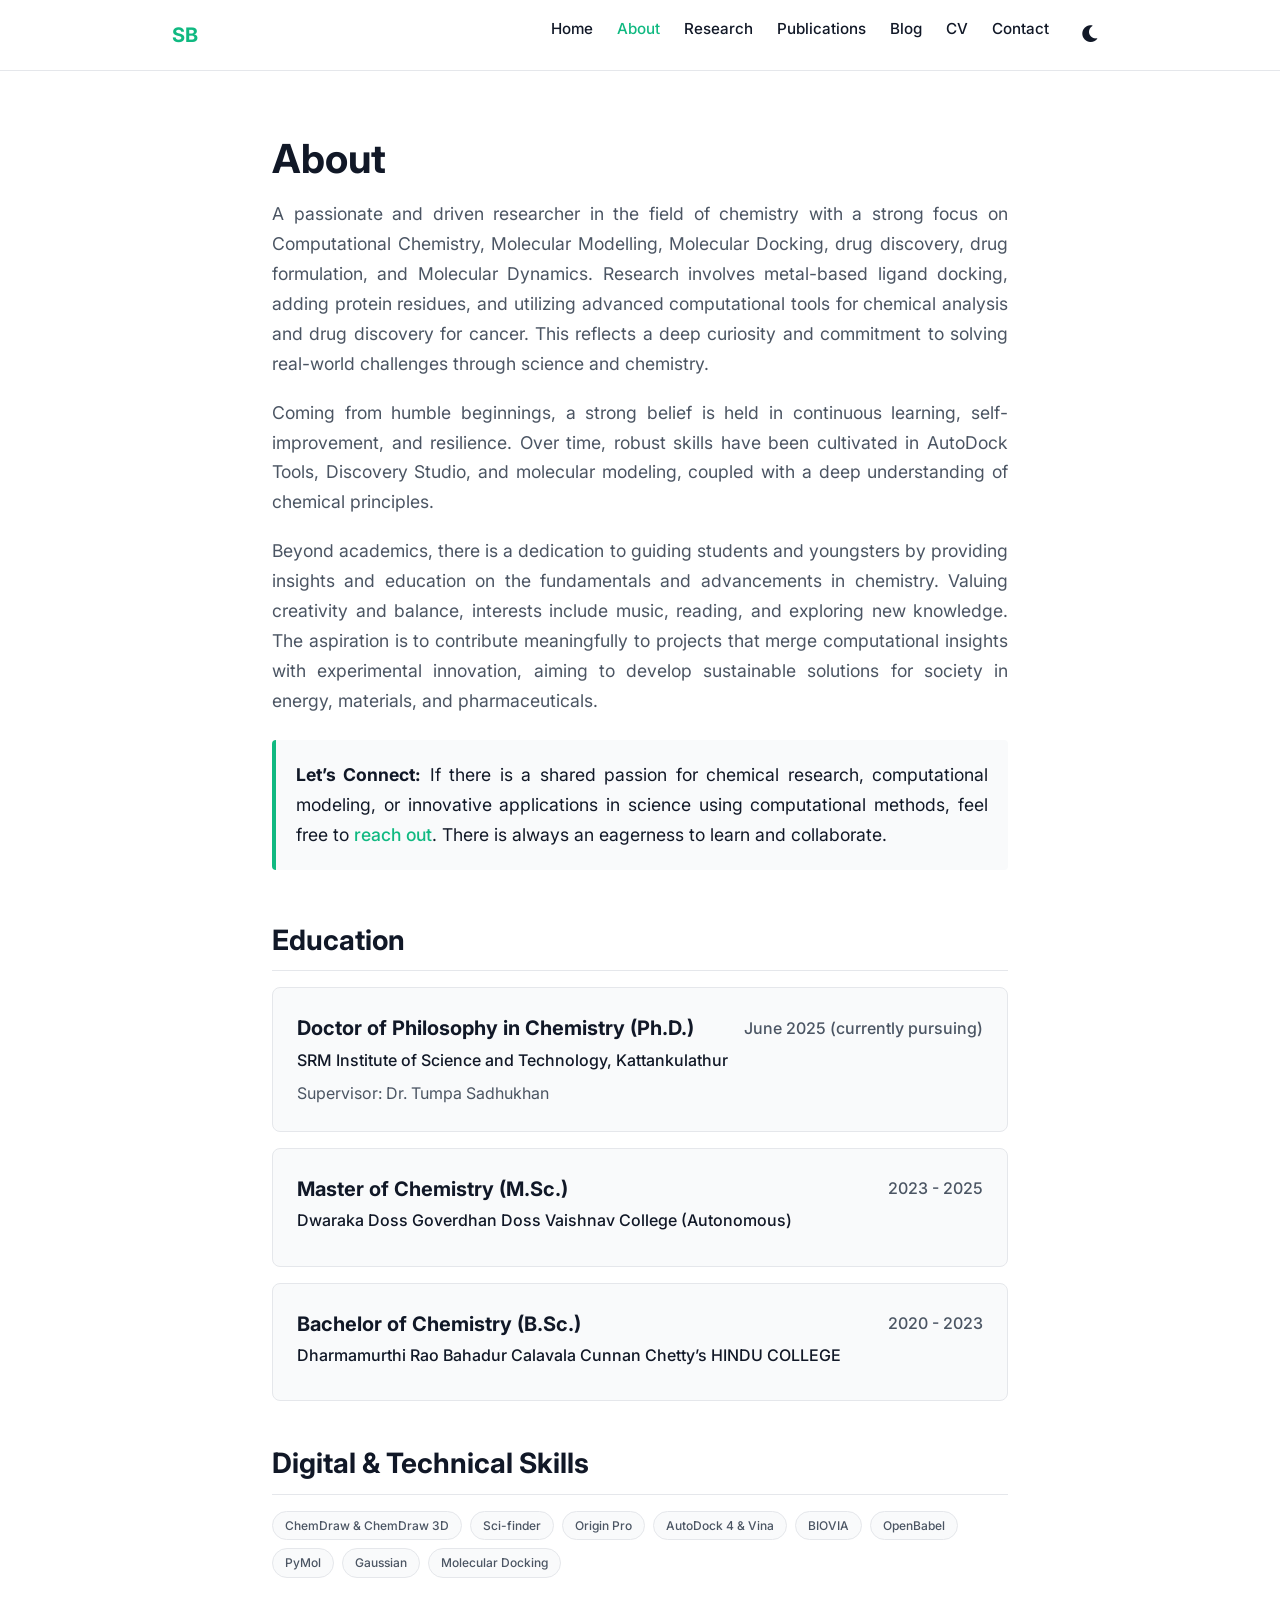
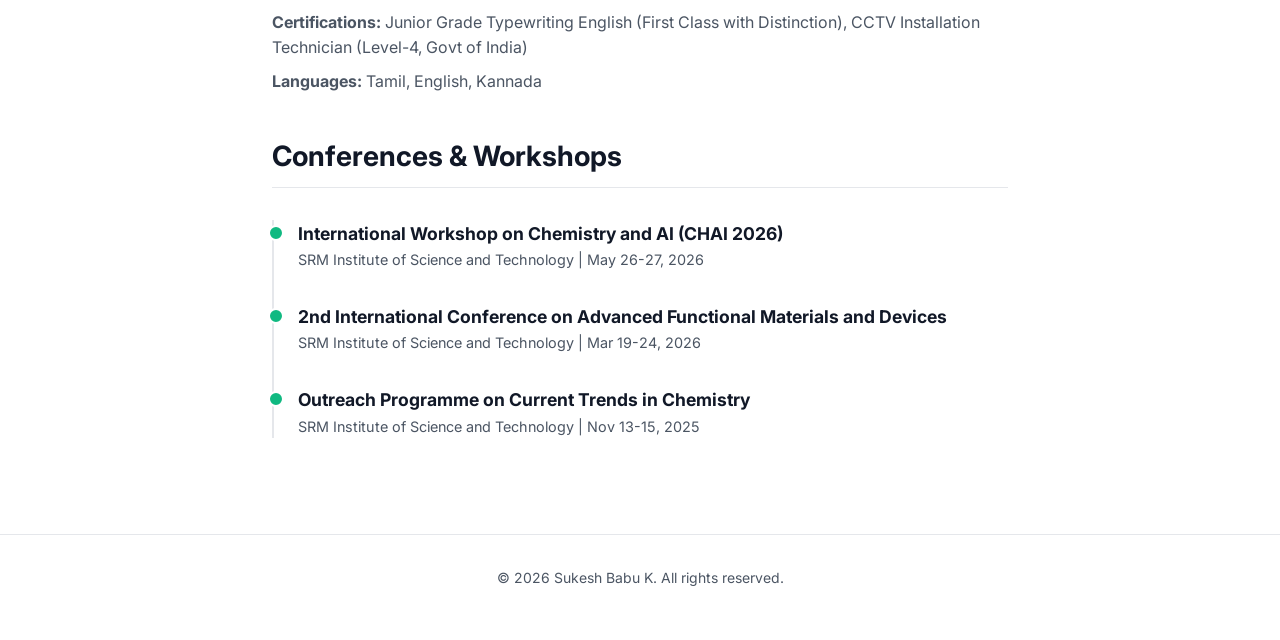
==== about.html @ 266e2434 "Add files via upload" ====
<!DOCTYPE html>
<html lang="en">
<head>
  <meta charset="UTF-8">
  <meta name="viewport" content="width=device-width, initial-scale=1.0">
  <meta name="description" content="About Sukesh Babu K - Education, Skills, and Timeline">
  <title>About | Sukesh Babu K</title>
  <link rel="stylesheet" href="css/style.css">
  <link href="https://fonts.googleapis.com/css2?family=Inter:wght@400;500;700&display=swap" rel="stylesheet">
  <link rel="stylesheet" href="https://cdnjs.cloudflare.com/ajax/libs/font-awesome/6.0.0/css/all.min.css">
</head>
<body>
  <header>
    <nav>
      <div class="logo">
        <a href="index.html" style="font-weight: 700; font-size: 1.25rem;">SB</a>
      </div>
      <button class="mobile-menu-btn" id="mobile-menu-btn" aria-label="Toggle navigation menu" aria-expanded="false">
        <i class="fas fa-bars"></i>
      </button>
      <ul class="nav-links" id="nav-links">
        <li><a href="index.html">Home</a></li>
        <li><a href="about.html" class="active">About</a></li>
        <li><a href="research.html">Research</a></li>
        <li><a href="publications.html">Publications</a></li>
        <li><a href="blog.html">Blog</a></li>
        <li><a href="cv.html">CV</a></li>
        <li><a href="contact.html">Contact</a></li>
        <li>
          <button class="theme-toggle" id="theme-toggle" aria-label="Toggle dark mode">
            <i class="fas fa-moon"></i>
          </button>
        </li>
      </ul>
    </nav>
  </header>

  <main class="fade-in">
    <h1>About</h1>
    <div style="font-size: 1.1rem; margin-bottom: 3rem; line-height: 1.7; text-align: justify;">
      <p style="margin-bottom: 1.2rem;">
        A passionate and driven researcher in the field of chemistry with a strong focus on Computational Chemistry, Molecular Modelling, Molecular Docking, drug discovery, drug formulation, and Molecular Dynamics. Research involves metal-based ligand docking, adding protein residues, and utilizing advanced computational tools for chemical analysis and drug discovery for cancer. This reflects a deep curiosity and commitment to solving real-world challenges through science and chemistry.
      </p>
      <p style="margin-bottom: 1.2rem;">
        Coming from humble beginnings, a strong belief is held in continuous learning, self-improvement, and resilience. Over time, robust skills have been cultivated in AutoDock Tools, Discovery Studio, and molecular modeling, coupled with a deep understanding of chemical principles.
      </p>
      <p style="margin-bottom: 1.2rem;">
        Beyond academics, there is a dedication to guiding students and youngsters by providing insights and education on the fundamentals and advancements in chemistry. Valuing creativity and balance, interests include music, reading, and exploring new knowledge. The aspiration is to contribute meaningfully to projects that merge computational insights with experimental innovation, aiming to develop sustainable solutions for society in energy, materials, and pharmaceuticals.
      </p>
      <div style="padding: 1.25rem; background: var(--card-bg); border-left: 4px solid var(--accent-color); border-radius: 4px; margin-top: 1.5rem;">
        <strong>Let’s Connect:</strong> If there is a shared passion for chemical research, computational modeling, or innovative applications in science using computational methods, feel free to <a href="contact.html" style="color: var(--accent-color); font-weight: 500; text-decoration: none;">reach out</a>. There is always an eagerness to learn and collaborate.
      </div>
    </div>

    <h2>Education</h2>
    <div class="card" style="margin-bottom: 1rem;">
      <div style="display: flex; justify-content: space-between; align-items: flex-start; flex-wrap: wrap;">
        <div>
          <h3 style="margin-bottom: 0.2rem;">Doctor of Philosophy in Chemistry (Ph.D.)</h3>
          <p style="margin-bottom: 0.5rem; font-weight: 500; color: var(--text-main);">SRM Institute of Science and Technology, Kattankulathur</p>
          <p style="margin-bottom: 0;">Supervisor: Dr. Tumpa Sadhukhan</p>
        </div>
        <div style="color: var(--text-muted); font-weight: 500; margin-top: 0.2rem;">
          June 2025 (currently pursuing)
        </div>
      </div>
    </div>

    <div class="card" style="margin-bottom: 1rem;">
      <div style="display: flex; justify-content: space-between; align-items: flex-start; flex-wrap: wrap;">
        <div>
          <h3 style="margin-bottom: 0.2rem;">Master of Chemistry (M.Sc.)</h3>
          <p style="margin-bottom: 0.5rem; font-weight: 500; color: var(--text-main);">Dwaraka Doss Goverdhan Doss Vaishnav College (Autonomous)</p>
        </div>
        <div style="color: var(--text-muted); font-weight: 500; margin-top: 0.2rem;">
          2023 - 2025
        </div>
      </div>
    </div>

    <div class="card" style="margin-bottom: 2rem;">
      <div style="display: flex; justify-content: space-between; align-items: flex-start; flex-wrap: wrap;">
        <div>
          <h3 style="margin-bottom: 0.2rem;">Bachelor of Chemistry (B.Sc.)</h3>
          <p style="margin-bottom: 0.5rem; font-weight: 500; color: var(--text-main);">Dharmamurthi Rao Bahadur Calavala Cunnan Chetty’s HINDU COLLEGE</p>
        </div>
        <div style="color: var(--text-muted); font-weight: 500; margin-top: 0.2rem;">
          2020 - 2023
        </div>
      </div>
    </div>

    <h2>Digital & Technical Skills</h2>
    <div class="tag-list" style="margin-bottom: 2rem;">
      <span class="tag" style="background-color: var(--card-bg);">ChemDraw & ChemDraw 3D</span>
      <span class="tag" style="background-color: var(--card-bg);">Sci-finder</span>
      <span class="tag" style="background-color: var(--card-bg);">Origin Pro</span>
      <span class="tag" style="background-color: var(--card-bg);">AutoDock 4 & Vina</span>
      <span class="tag" style="background-color: var(--card-bg);">BIOVIA</span>
      <span class="tag" style="background-color: var(--card-bg);">OpenBabel</span>
      <span class="tag" style="background-color: var(--card-bg);">PyMol</span>
      <span class="tag" style="background-color: var(--card-bg);">Gaussian</span>
      <span class="tag" style="background-color: var(--card-bg);">Molecular Docking</span>
    </div>
    
    <p style="margin-bottom: 0.5rem;"><strong>Certifications:</strong> Junior Grade Typewriting English (First Class with Distinction), CCTV Installation Technician (Level-4, Govt of India)</p>
    <p><strong>Languages:</strong> Tamil, English, Kannada</p>

    <h2>Conferences & Workshops</h2>
    <div class="timeline">
      <div class="timeline-item">
        <h3 style="margin: 0; font-size: 1.1rem;">International Workshop on Chemistry and AI (CHAI 2026)</h3>
        <p style="margin: 0; font-size: 0.9rem;">SRM Institute of Science and Technology | May 26-27, 2026</p>
      </div>
      <div class="timeline-item">
        <h3 style="margin: 0; font-size: 1.1rem;">2nd International Conference on Advanced Functional Materials and Devices</h3>
        <p style="margin: 0; font-size: 0.9rem;">SRM Institute of Science and Technology | Mar 19-24, 2026</p>
      </div>
      <div class="timeline-item">
        <h3 style="margin: 0; font-size: 1.1rem;">Outreach Programme on Current Trends in Chemistry</h3>
        <p style="margin: 0; font-size: 0.9rem;">SRM Institute of Science and Technology | Nov 13-15, 2025</p>
      </div>
    </div>
  </main>

  <footer>
    <p>&copy; 2026 Sukesh Babu K. All rights reserved.</p>
  </footer>
  <script src="js/main.js"></script>
</body>
</html>
---- css/style.css ----
:root {
  --bg-color: #ffffff;
  --text-main: #111827;
  --text-muted: #4b5563;
  --accent-color: #10b981;
  --accent-hover: #059669;
  --nav-bg: rgba(255, 255, 255, 0.8);
  --border-color: #e5e7eb;
  --card-bg: #f9fafb;
}

[data-theme="dark"] {
  --bg-color: #000000;
  --text-main: #ffffff;
  --text-muted: #a1a1aa;
  --accent-color: #34d399;
  --accent-hover: #6ee7b7;
  --nav-bg: rgba(0, 0, 0, 0.8);
  --border-color: #27272a;
  --card-bg: #121212;
}

* {
  margin: 0;
  padding: 0;
  box-sizing: border-box;
}

body {
  font-family: 'Inter', -apple-system, BlinkMacSystemFont, "Segoe UI", Roboto, Helvetica, Arial, sans-serif;
  background-color: var(--bg-color);
  color: var(--text-main);
  line-height: 1.6;
  transition: background-color 0.3s ease, color 0.3s ease;
}

a {
  color: var(--accent-color);
  text-decoration: none;
  transition: color 0.2s ease;
}

a:hover {
  color: var(--accent-hover);
}

header {
  position: sticky;
  top: 0;
  z-index: 100;
  background: var(--nav-bg);
  backdrop-filter: blur(10px);
  border-bottom: 1px solid var(--border-color);
}

nav {
  max-width: 1000px;
  margin: 0 auto;
  padding: 1rem 2rem;
  display: flex;
  justify-content: space-between;
  align-items: center;
}

.nav-links {
  display: flex;
  gap: 1.5rem;
  list-style: none;
}

.nav-links a {
  color: var(--text-main);
  font-weight: 500;
  font-size: 0.95rem;
}

.nav-links a:hover,
.nav-links a.active {
  color: var(--accent-color);
}

.theme-toggle {
  background: none;
  border: none;
  cursor: pointer;
  color: var(--text-main);
  font-size: 1.2rem;
  padding: 0.5rem;
  border-radius: 50%;
  transition: background-color 0.2s;
}

.theme-toggle:hover {
  background-color: var(--card-bg);
}

.mobile-menu-btn {
  display: none;
  background: none;
  border: none;
  cursor: pointer;
  color: var(--text-main);
  font-size: 1.5rem;
}

main {
  max-width: 800px;
  margin: 0 auto;
  padding: 4rem 2rem;
  min-height: calc(100vh - 140px);
}

h1, h2, h3, h4 {
  color: var(--text-main);
  margin-bottom: 1rem;
  font-weight: 700;
}

h1 {
  font-size: 2.5rem;
  line-height: 1.2;
}

h2 {
  font-size: 1.75rem;
  margin-top: 2.5rem;
  border-bottom: 1px solid var(--border-color);
  padding-bottom: 0.5rem;
}

h3 {
  font-size: 1.25rem;
  margin-top: 1.5rem;
}

p {
  margin-bottom: 1.2rem;
  color: var(--text-muted);
}

.hero {
  display: flex;
  flex-direction: column;
  align-items: center;
  text-align: center;
  gap: 1.5rem;
  margin-top: 2rem;
  margin-bottom: 4rem;
}

.hero-text {
  max-width: 800px;
}

.hero-text h1 {
  margin-bottom: 0.5rem;
}

.hero-text .tagline {
  font-size: 1.25rem;
  color: var(--accent-color);
  margin-bottom: 1rem;
  font-weight: 500;
}

.btn {
  display: inline-block;
  padding: 0.5rem 1.25rem;
  border-radius: 6px;
  font-weight: 500;
  text-align: center;
  transition: background-color 0.2s, color 0.2s;
  cursor: pointer;
}

.btn-primary {
  background-color: var(--accent-color);
  color: #fff !important;
}

.btn-primary:hover {
  background-color: var(--accent-hover);
}

.btn-outline {
  border: 1px solid var(--border-color);
  color: var(--text-main) !important;
}

.btn-outline:hover {
  border-color: var(--accent-color);
  color: var(--accent-color) !important;
}

.card {
  background-color: var(--card-bg);
  border: 1px solid var(--border-color);
  border-radius: 8px;
  padding: 1.5rem;
  margin-bottom: 1.5rem;
  transition: transform 0.2s, box-shadow 0.2s;
}

.card:hover {
  transform: translateY(-2px);
  box-shadow: 0 4px 6px -1px rgba(0, 0, 0, 0.1);
}

.card h3 {
  margin-top: 0;
  margin-bottom: 0.5rem;
}

.card-meta {
  font-size: 0.875rem;
  color: var(--text-muted);
  margin-bottom: 1rem;
  font-weight: 500;
}

.tag-list {
  display: flex;
  flex-wrap: wrap;
  gap: 0.5rem;
  margin-top: 1rem;
}

.tag {
  background-color: var(--bg-color);
  border: 1px solid var(--border-color);
  padding: 0.25rem 0.75rem;
  border-radius: 9999px;
  font-size: 0.75rem;
  font-weight: 500;
  color: var(--text-muted);
}

.timeline {
  position: relative;
  border-left: 2px solid var(--border-color);
  padding-left: 1.5rem;
  margin-top: 2rem;
}

.timeline-item {
  position: relative;
  margin-bottom: 2rem;
}

.timeline-item::before {
  content: '';
  position: absolute;
  left: -1.85rem;
  top: 0.3rem;
  width: 0.75rem;
  height: 0.75rem;
  background-color: var(--accent-color);
  border-radius: 50%;
  border: 2px solid var(--bg-color);
}

.contact-grid {
  display: grid;
  grid-template-columns: repeat(auto-fit, minmax(250px, 1fr));
  gap: 1.5rem;
  margin-top: 2rem;
}

.contact-item {
  display: flex;
  align-items: center;
  gap: 1rem;
  padding: 1rem;
  background: var(--card-bg);
  border: 1px solid var(--border-color);
  border-radius: 8px;
}

.contact-item i {
  font-size: 1.5rem;
  color: var(--accent-color);
}

footer {
  text-align: center;
  padding: 2rem;
  border-top: 1px solid var(--border-color);
  color: var(--text-muted);
  font-size: 0.875rem;
}

/* Animations */
.fade-in {
  animation: fadeIn 0.5s ease-in-out;
}

@keyframes fadeIn {
  from { opacity: 0; transform: translateY(10px); }
  to { opacity: 1; transform: translateY(0); }
}

/* Responsive */
@media (max-width: 768px) {
  .nav-links {
    display: none;
    position: absolute;
    top: 100%;
    left: 0;
    width: 100%;
    background: var(--nav-bg);
    flex-direction: column;
    padding: 1rem;
    border-bottom: 1px solid var(--border-color);
    text-align: center;
  }
  
  .nav-links.show {
    display: flex;
  }
  
  .mobile-menu-btn {
    display: block;
  }
  
  .hero {
    flex-direction: column-reverse;
    text-align: center;
  }
  
  main {
    padding: 2rem 1.5rem;
  }
}
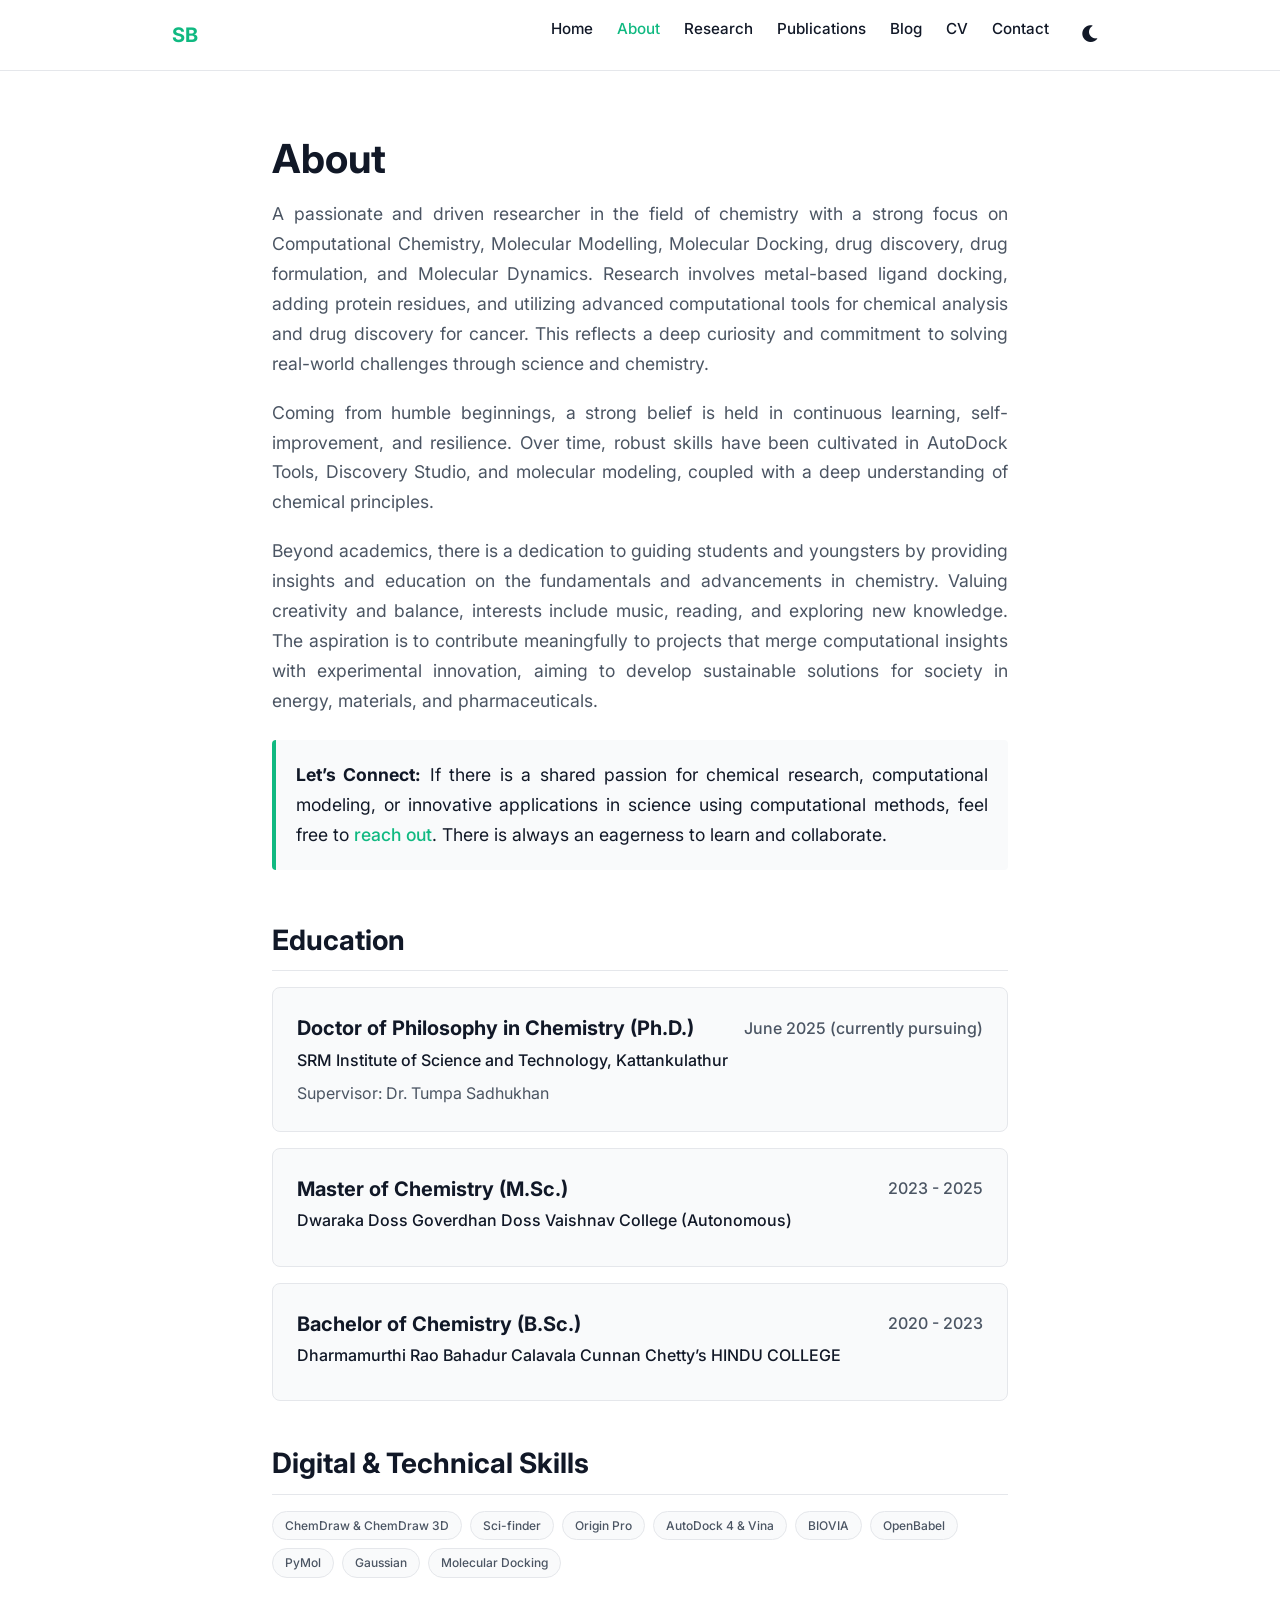
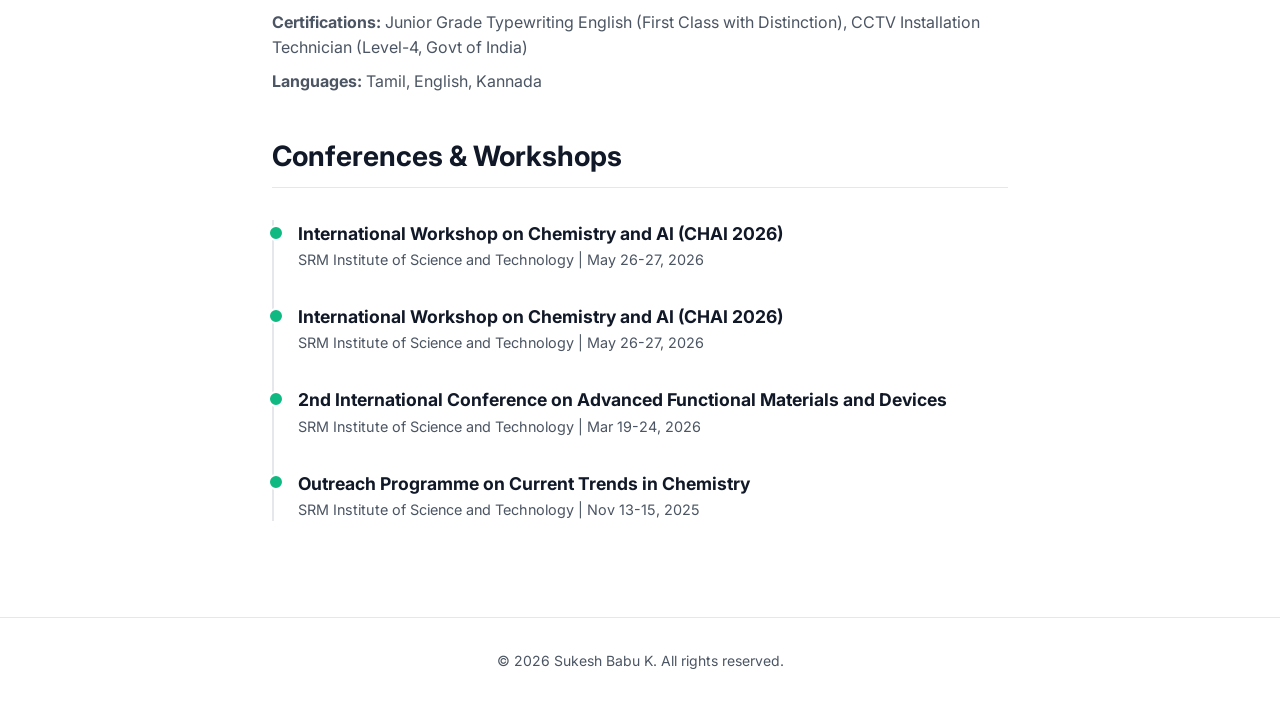
==== commit 2be012aa: "Add new conference details to about.html" ====
--- a/about.html
+++ b/about.html
@@ -1,134 +1,138 @@
-<!DOCTYPE html>
-<html lang="en">
-<head>
-  <meta charset="UTF-8">
-  <meta name="viewport" content="width=device-width, initial-scale=1.0">
-  <meta name="description" content="About Sukesh Babu K - Education, Skills, and Timeline">
-  <title>About | Sukesh Babu K</title>
-  <link rel="stylesheet" href="css/style.css">
-  <link href="https://fonts.googleapis.com/css2?family=Inter:wght@400;500;700&display=swap" rel="stylesheet">
-  <link rel="stylesheet" href="https://cdnjs.cloudflare.com/ajax/libs/font-awesome/6.0.0/css/all.min.css">
-</head>
-<body>
-  <header>
-    <nav>
-      <div class="logo">
-        <a href="index.html" style="font-weight: 700; font-size: 1.25rem;">SB</a>
-      </div>
-      <button class="mobile-menu-btn" id="mobile-menu-btn" aria-label="Toggle navigation menu" aria-expanded="false">
-        <i class="fas fa-bars"></i>
-      </button>
-      <ul class="nav-links" id="nav-links">
-        <li><a href="index.html">Home</a></li>
-        <li><a href="about.html" class="active">About</a></li>
-        <li><a href="research.html">Research</a></li>
+<!DOCTYPE html>
+<html lang="en">
+<head>
+  <meta charset="UTF-8">
+  <meta name="viewport" content="width=device-width, initial-scale=1.0">
+  <meta name="description" content="About Sukesh Babu K - Education, Skills, and Timeline">
+  <title>About | Sukesh Babu K</title>
+  <link rel="stylesheet" href="css/style.css">
+  <link href="https://fonts.googleapis.com/css2?family=Inter:wght@400;500;700&display=swap" rel="stylesheet">
+  <link rel="stylesheet" href="https://cdnjs.cloudflare.com/ajax/libs/font-awesome/6.0.0/css/all.min.css">
+</head>
+<body>
+  <header>
+    <nav>
+      <div class="logo">
+        <a href="index.html" style="font-weight: 700; font-size: 1.25rem;">SB</a>
+      </div>
+      <button class="mobile-menu-btn" id="mobile-menu-btn" aria-label="Toggle navigation menu" aria-expanded="false">
+        <i class="fas fa-bars"></i>
+      </button>
+      <ul class="nav-links" id="nav-links">
+        <li><a href="index.html">Home</a></li>
+        <li><a href="about.html" class="active">About</a></li>
+        <li><a href="research.html">Research</a></li>
         <li><a href="publications.html">Publications</a></li>
         <li><a href="blog.html">Blog</a></li>
-        <li><a href="cv.html">CV</a></li>
-        <li><a href="contact.html">Contact</a></li>
-        <li>
-          <button class="theme-toggle" id="theme-toggle" aria-label="Toggle dark mode">
-            <i class="fas fa-moon"></i>
-          </button>
-        </li>
-      </ul>
-    </nav>
-  </header>
-
-  <main class="fade-in">
-    <h1>About</h1>
-    <div style="font-size: 1.1rem; margin-bottom: 3rem; line-height: 1.7; text-align: justify;">
-      <p style="margin-bottom: 1.2rem;">
-        A passionate and driven researcher in the field of chemistry with a strong focus on Computational Chemistry, Molecular Modelling, Molecular Docking, drug discovery, drug formulation, and Molecular Dynamics. Research involves metal-based ligand docking, adding protein residues, and utilizing advanced computational tools for chemical analysis and drug discovery for cancer. This reflects a deep curiosity and commitment to solving real-world challenges through science and chemistry.
-      </p>
-      <p style="margin-bottom: 1.2rem;">
-        Coming from humble beginnings, a strong belief is held in continuous learning, self-improvement, and resilience. Over time, robust skills have been cultivated in AutoDock Tools, Discovery Studio, and molecular modeling, coupled with a deep understanding of chemical principles.
-      </p>
-      <p style="margin-bottom: 1.2rem;">
-        Beyond academics, there is a dedication to guiding students and youngsters by providing insights and education on the fundamentals and advancements in chemistry. Valuing creativity and balance, interests include music, reading, and exploring new knowledge. The aspiration is to contribute meaningfully to projects that merge computational insights with experimental innovation, aiming to develop sustainable solutions for society in energy, materials, and pharmaceuticals.
-      </p>
-      <div style="padding: 1.25rem; background: var(--card-bg); border-left: 4px solid var(--accent-color); border-radius: 4px; margin-top: 1.5rem;">
-        <strong>Let’s Connect:</strong> If there is a shared passion for chemical research, computational modeling, or innovative applications in science using computational methods, feel free to <a href="contact.html" style="color: var(--accent-color); font-weight: 500; text-decoration: none;">reach out</a>. There is always an eagerness to learn and collaborate.
-      </div>
-    </div>
-
-    <h2>Education</h2>
-    <div class="card" style="margin-bottom: 1rem;">
-      <div style="display: flex; justify-content: space-between; align-items: flex-start; flex-wrap: wrap;">
-        <div>
-          <h3 style="margin-bottom: 0.2rem;">Doctor of Philosophy in Chemistry (Ph.D.)</h3>
-          <p style="margin-bottom: 0.5rem; font-weight: 500; color: var(--text-main);">SRM Institute of Science and Technology, Kattankulathur</p>
-          <p style="margin-bottom: 0;">Supervisor: Dr. Tumpa Sadhukhan</p>
-        </div>
-        <div style="color: var(--text-muted); font-weight: 500; margin-top: 0.2rem;">
-          June 2025 (currently pursuing)
-        </div>
-      </div>
-    </div>
-
-    <div class="card" style="margin-bottom: 1rem;">
-      <div style="display: flex; justify-content: space-between; align-items: flex-start; flex-wrap: wrap;">
-        <div>
-          <h3 style="margin-bottom: 0.2rem;">Master of Chemistry (M.Sc.)</h3>
-          <p style="margin-bottom: 0.5rem; font-weight: 500; color: var(--text-main);">Dwaraka Doss Goverdhan Doss Vaishnav College (Autonomous)</p>
-        </div>
-        <div style="color: var(--text-muted); font-weight: 500; margin-top: 0.2rem;">
-          2023 - 2025
-        </div>
-      </div>
-    </div>
-
-    <div class="card" style="margin-bottom: 2rem;">
-      <div style="display: flex; justify-content: space-between; align-items: flex-start; flex-wrap: wrap;">
-        <div>
-          <h3 style="margin-bottom: 0.2rem;">Bachelor of Chemistry (B.Sc.)</h3>
-          <p style="margin-bottom: 0.5rem; font-weight: 500; color: var(--text-main);">Dharmamurthi Rao Bahadur Calavala Cunnan Chetty’s HINDU COLLEGE</p>
-        </div>
-        <div style="color: var(--text-muted); font-weight: 500; margin-top: 0.2rem;">
-          2020 - 2023
-        </div>
-      </div>
-    </div>
-
-    <h2>Digital & Technical Skills</h2>
-    <div class="tag-list" style="margin-bottom: 2rem;">
-      <span class="tag" style="background-color: var(--card-bg);">ChemDraw & ChemDraw 3D</span>
-      <span class="tag" style="background-color: var(--card-bg);">Sci-finder</span>
-      <span class="tag" style="background-color: var(--card-bg);">Origin Pro</span>
-      <span class="tag" style="background-color: var(--card-bg);">AutoDock 4 & Vina</span>
-      <span class="tag" style="background-color: var(--card-bg);">BIOVIA</span>
-      <span class="tag" style="background-color: var(--card-bg);">OpenBabel</span>
-      <span class="tag" style="background-color: var(--card-bg);">PyMol</span>
-      <span class="tag" style="background-color: var(--card-bg);">Gaussian</span>
-      <span class="tag" style="background-color: var(--card-bg);">Molecular Docking</span>
-    </div>
-    
-    <p style="margin-bottom: 0.5rem;"><strong>Certifications:</strong> Junior Grade Typewriting English (First Class with Distinction), CCTV Installation Technician (Level-4, Govt of India)</p>
-    <p><strong>Languages:</strong> Tamil, English, Kannada</p>
-
-    <h2>Conferences & Workshops</h2>
-    <div class="timeline">
-      <div class="timeline-item">
-        <h3 style="margin: 0; font-size: 1.1rem;">International Workshop on Chemistry and AI (CHAI 2026)</h3>
-        <p style="margin: 0; font-size: 0.9rem;">SRM Institute of Science and Technology | May 26-27, 2026</p>
-      </div>
-      <div class="timeline-item">
-        <h3 style="margin: 0; font-size: 1.1rem;">2nd International Conference on Advanced Functional Materials and Devices</h3>
-        <p style="margin: 0; font-size: 0.9rem;">SRM Institute of Science and Technology | Mar 19-24, 2026</p>
-      </div>
-      <div class="timeline-item">
-        <h3 style="margin: 0; font-size: 1.1rem;">Outreach Programme on Current Trends in Chemistry</h3>
-        <p style="margin: 0; font-size: 0.9rem;">SRM Institute of Science and Technology | Nov 13-15, 2025</p>
-      </div>
-    </div>
-  </main>
-
-  <footer>
-    <p>&copy; 2026 Sukesh Babu K. All rights reserved.</p>
-  </footer>
-  <script src="js/main.js"></script>
-</body>
-</html>
+        <li><a href="cv.html">CV</a></li>
+        <li><a href="contact.html">Contact</a></li>
+        <li>
+          <button class="theme-toggle" id="theme-toggle" aria-label="Toggle dark mode">
+            <i class="fas fa-moon"></i>
+          </button>
+        </li>
+      </ul>
+    </nav>
+  </header>
+
+  <main class="fade-in">
+    <h1>About</h1>
+    <div style="font-size: 1.1rem; margin-bottom: 3rem; line-height: 1.7; text-align: justify;">
+      <p style="margin-bottom: 1.2rem;">
+        A passionate and driven researcher in the field of chemistry with a strong focus on Computational Chemistry, Molecular Modelling, Molecular Docking, drug discovery, drug formulation, and Molecular Dynamics. Research involves metal-based ligand docking, adding protein residues, and utilizing advanced computational tools for chemical analysis and drug discovery for cancer. This reflects a deep curiosity and commitment to solving real-world challenges through science and chemistry.
+      </p>
+      <p style="margin-bottom: 1.2rem;">
+        Coming from humble beginnings, a strong belief is held in continuous learning, self-improvement, and resilience. Over time, robust skills have been cultivated in AutoDock Tools, Discovery Studio, and molecular modeling, coupled with a deep understanding of chemical principles.
+      </p>
+      <p style="margin-bottom: 1.2rem;">
+        Beyond academics, there is a dedication to guiding students and youngsters by providing insights and education on the fundamentals and advancements in chemistry. Valuing creativity and balance, interests include music, reading, and exploring new knowledge. The aspiration is to contribute meaningfully to projects that merge computational insights with experimental innovation, aiming to develop sustainable solutions for society in energy, materials, and pharmaceuticals.
+      </p>
+      <div style="padding: 1.25rem; background: var(--card-bg); border-left: 4px solid var(--accent-color); border-radius: 4px; margin-top: 1.5rem;">
+        <strong>Let’s Connect:</strong> If there is a shared passion for chemical research, computational modeling, or innovative applications in science using computational methods, feel free to <a href="contact.html" style="color: var(--accent-color); font-weight: 500; text-decoration: none;">reach out</a>. There is always an eagerness to learn and collaborate.
+      </div>
+    </div>
+
+    <h2>Education</h2>
+    <div class="card" style="margin-bottom: 1rem;">
+      <div style="display: flex; justify-content: space-between; align-items: flex-start; flex-wrap: wrap;">
+        <div>
+          <h3 style="margin-bottom: 0.2rem;">Doctor of Philosophy in Chemistry (Ph.D.)</h3>
+          <p style="margin-bottom: 0.5rem; font-weight: 500; color: var(--text-main);">SRM Institute of Science and Technology, Kattankulathur</p>
+          <p style="margin-bottom: 0;">Supervisor: Dr. Tumpa Sadhukhan</p>
+        </div>
+        <div style="color: var(--text-muted); font-weight: 500; margin-top: 0.2rem;">
+          June 2025 (currently pursuing)
+        </div>
+      </div>
+    </div>
+
+    <div class="card" style="margin-bottom: 1rem;">
+      <div style="display: flex; justify-content: space-between; align-items: flex-start; flex-wrap: wrap;">
+        <div>
+          <h3 style="margin-bottom: 0.2rem;">Master of Chemistry (M.Sc.)</h3>
+          <p style="margin-bottom: 0.5rem; font-weight: 500; color: var(--text-main);">Dwaraka Doss Goverdhan Doss Vaishnav College (Autonomous)</p>
+        </div>
+        <div style="color: var(--text-muted); font-weight: 500; margin-top: 0.2rem;">
+          2023 - 2025
+        </div>
+      </div>
+    </div>
+
+    <div class="card" style="margin-bottom: 2rem;">
+      <div style="display: flex; justify-content: space-between; align-items: flex-start; flex-wrap: wrap;">
+        <div>
+          <h3 style="margin-bottom: 0.2rem;">Bachelor of Chemistry (B.Sc.)</h3>
+          <p style="margin-bottom: 0.5rem; font-weight: 500; color: var(--text-main);">Dharmamurthi Rao Bahadur Calavala Cunnan Chetty’s HINDU COLLEGE</p>
+        </div>
+        <div style="color: var(--text-muted); font-weight: 500; margin-top: 0.2rem;">
+          2020 - 2023
+        </div>
+      </div>
+    </div>
+
+    <h2>Digital & Technical Skills</h2>
+    <div class="tag-list" style="margin-bottom: 2rem;">
+      <span class="tag" style="background-color: var(--card-bg);">ChemDraw & ChemDraw 3D</span>
+      <span class="tag" style="background-color: var(--card-bg);">Sci-finder</span>
+      <span class="tag" style="background-color: var(--card-bg);">Origin Pro</span>
+      <span class="tag" style="background-color: var(--card-bg);">AutoDock 4 & Vina</span>
+      <span class="tag" style="background-color: var(--card-bg);">BIOVIA</span>
+      <span class="tag" style="background-color: var(--card-bg);">OpenBabel</span>
+      <span class="tag" style="background-color: var(--card-bg);">PyMol</span>
+      <span class="tag" style="background-color: var(--card-bg);">Gaussian</span>
+      <span class="tag" style="background-color: var(--card-bg);">Molecular Docking</span>
+    </div>
+    
+    <p style="margin-bottom: 0.5rem;"><strong>Certifications:</strong> Junior Grade Typewriting English (First Class with Distinction), CCTV Installation Technician (Level-4, Govt of India)</p>
+    <p><strong>Languages:</strong> Tamil, English, Kannada</p>
+
+    <h2>Conferences & Workshops</h2>
+    <div class="timeline">
+       <div class="timeline-item">
+        <h3 style="margin: 0; font-size: 1.1rem;">International Workshop on Chemistry and AI (CHAI 2026)</h3>
+        <p style="margin: 0; font-size: 0.9rem;">SRM Institute of Science and Technology | May 26-27, 2026</p>
+      </div>
+      <div class="timeline-item">
+        <h3 style="margin: 0; font-size: 1.1rem;">International Workshop on Chemistry and AI (CHAI 2026)</h3>
+        <p style="margin: 0; font-size: 0.9rem;">SRM Institute of Science and Technology | May 26-27, 2026</p>
+      </div>
+      <div class="timeline-item">
+        <h3 style="margin: 0; font-size: 1.1rem;">2nd International Conference on Advanced Functional Materials and Devices</h3>
+        <p style="margin: 0; font-size: 0.9rem;">SRM Institute of Science and Technology | Mar 19-24, 2026</p>
+      </div>
+      <div class="timeline-item">
+        <h3 style="margin: 0; font-size: 1.1rem;">Outreach Programme on Current Trends in Chemistry</h3>
+        <p style="margin: 0; font-size: 0.9rem;">SRM Institute of Science and Technology | Nov 13-15, 2025</p>
+      </div>
+    </div>
+  </main>
+
+  <footer>
+    <p>&copy; 2026 Sukesh Babu K. All rights reserved.</p>
+  </footer>
+  <script src="js/main.js"></script>
+</body>
+</html>
 
 
 
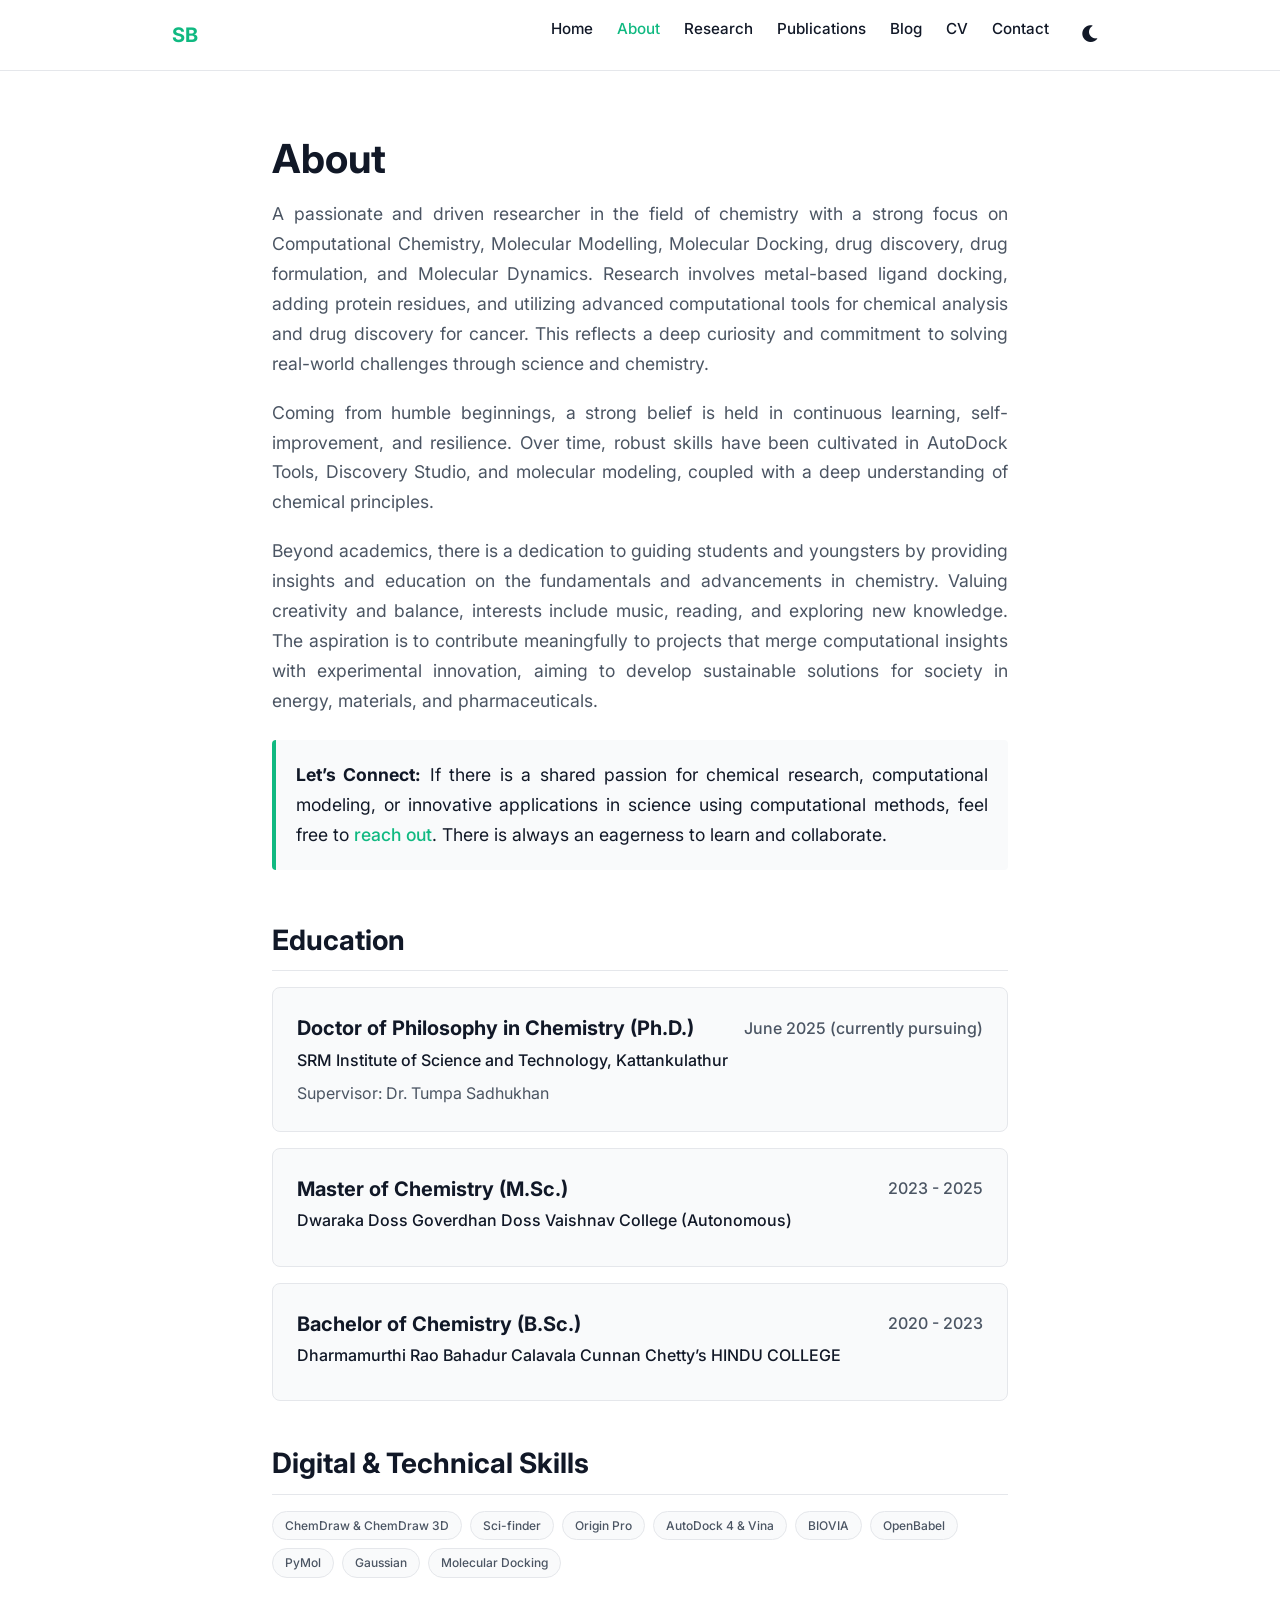
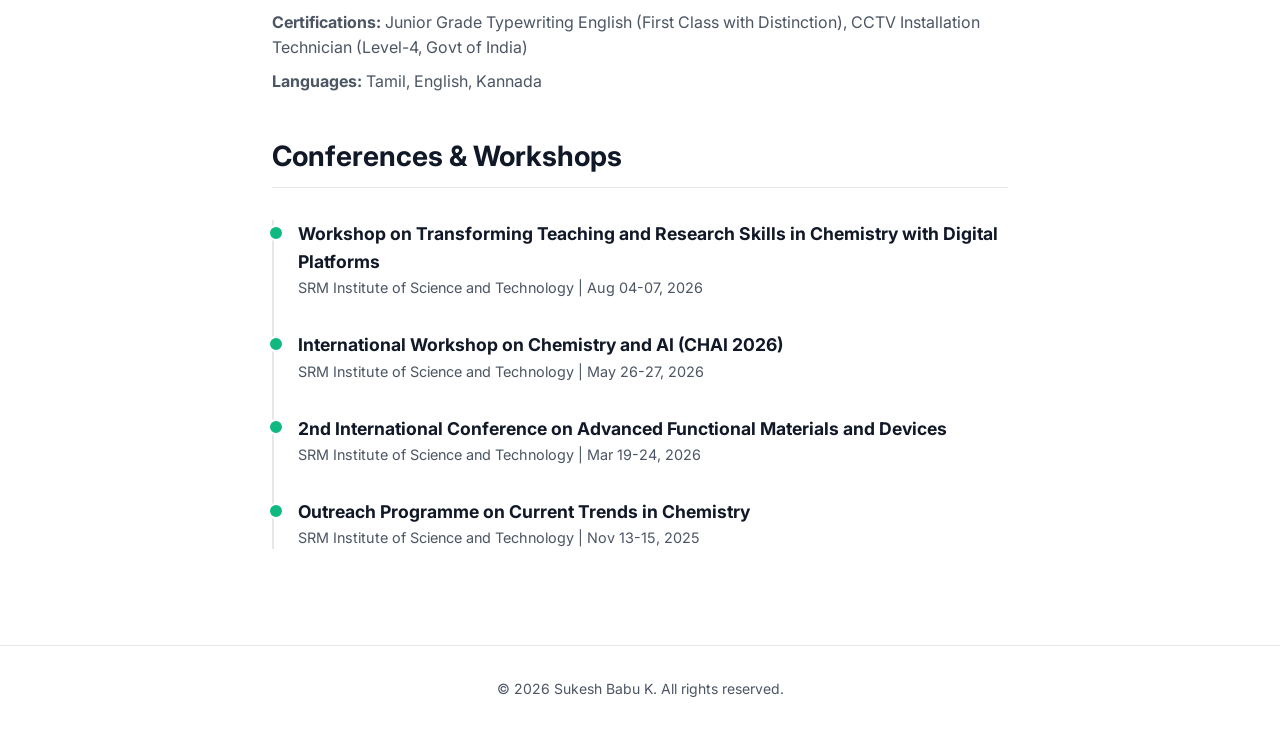
==== commit 7ccda4ba: "Fix HTML formatting issues in about.html" ====
--- a/about.html
+++ b/about.html
@@ -109,8 +109,8 @@
     <h2>Conferences & Workshops</h2>
     <div class="timeline">
        <div class="timeline-item">
-        <h3 style="margin: 0; font-size: 1.1rem;">International Workshop on Chemistry and AI (CHAI 2026)</h3>
-        <p style="margin: 0; font-size: 0.9rem;">SRM Institute of Science and Technology | May 26-27, 2026</p>
+        <h3 style="margin: 0; font-size: 1.1rem;">Workshop on Transforming Teaching and Research Skills in Chemistry with Digital Platforms</h3>
+        <p style="margin: 0; font-size: 0.9rem;">SRM Institute of Science and Technology | Aug 04-07, 2026</p>
       </div>
       <div class="timeline-item">
         <h3 style="margin: 0; font-size: 1.1rem;">International Workshop on Chemistry and AI (CHAI 2026)</h3>
